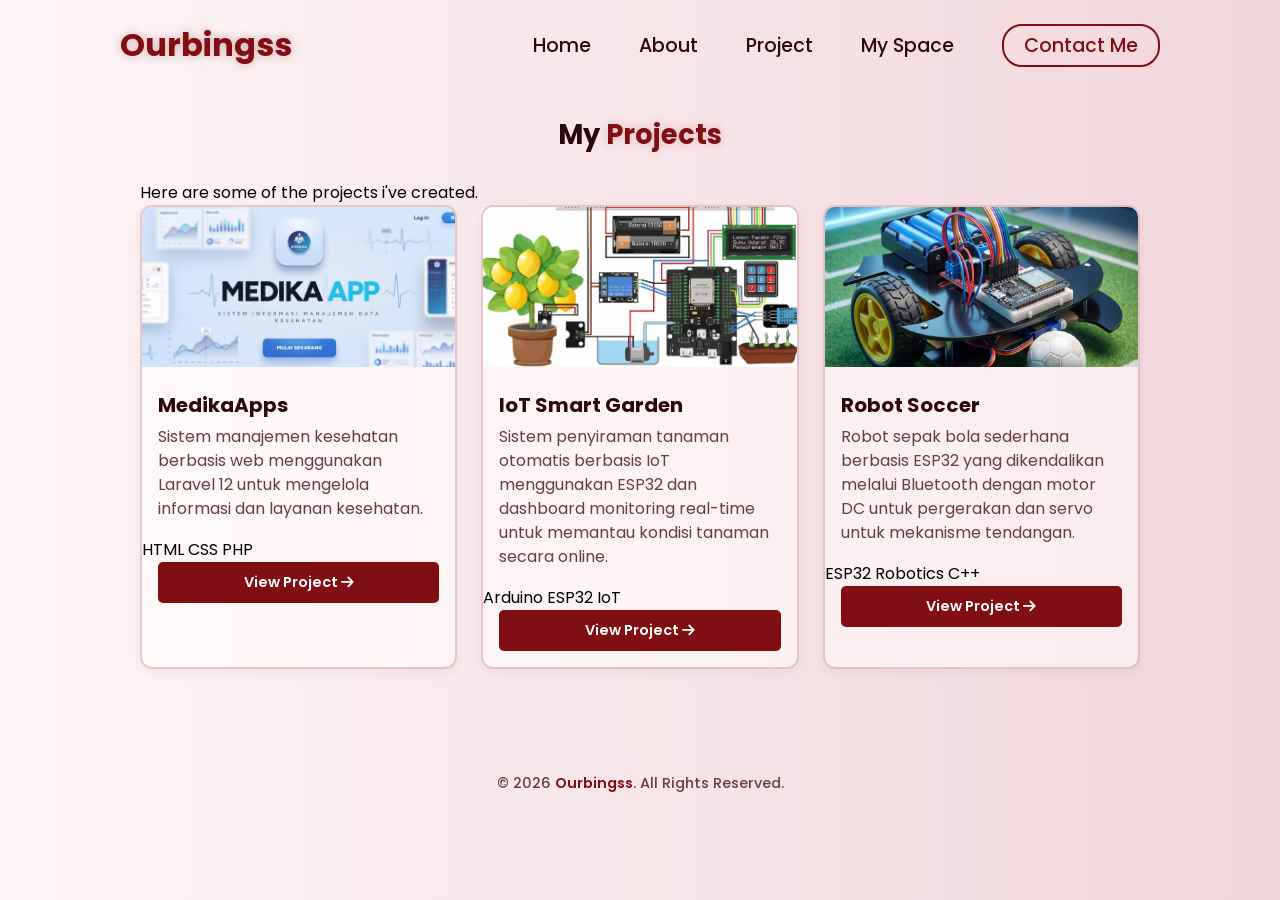
==== project.html @ 2a9ed9a6 "Update project" ====
<!DOCTYPE html>
<html lang="en">

<head>
    <meta charset="UTF-8">
    <meta name="viewport" content="width=device-width, initial-scale=1.0">

    <!-- Font Awesome -->
    <link rel="stylesheet"
        href="https://cdnjs.cloudflare.com/ajax/libs/font-awesome/6.7.1/css/all.min.css">

    <!-- Google Fonts -->
    <link rel="preconnect" href="https://fonts.googleapis.com">
    <link rel="preconnect" href="https://fonts.gstatic.com" crossorigin>

    <title>Ourbingss | Projects</title>
    <link rel="icon" type="image/png" href="img/pp5.jpg">

    <!-- CSS -->
    <link rel="stylesheet" href="style.css">

    <!-- AOS -->
    <link rel="stylesheet" href="https://unpkg.com/aos@next/dist/aos.css">
</head>

<body>

    <!-- ================= NAVBAR ================= -->

    <nav>
        <div class="nav-container">

            <div class="logo" data-aos="zoom-in" data-aos-duration="1000">
                <span>Ourbingss</span>
            </div>

            <div class="links">

                <div class="link"
                    data-aos="fade-up"
                    data-aos-duration="1000"
                    data-aos-delay="100">
                    <a href="index.html">Home</a>
                </div>

                <div class="link"
                    data-aos="fade-up"
                    data-aos-duration="1000"
                    data-aos-delay="200">
                    <a href="index.html#about">About</a>
                </div>

                <div class="link"
                    data-aos="fade-up"
                    data-aos-duration="1000"
                    data-aos-delay="300">
                    <a href="project.html">Project</a>
                </div>

                <div class="link"
                    data-aos="fade-up"
                    data-aos-duration="1000"
                    data-aos-delay="500">
                    <a href="index.html#my-space">My Space</a>
                </div>

                <div class="link contact-btn"
                    data-aos="fade-up"
                    data-aos-duration="1000"
                    data-aos-delay="600">
                    <a href="index.html#contact">Contact Me</a>
                </div>

            </div>

            <i class="fa-solid fa-bars hamburg" onclick="hamburg()"></i>

        </div>

        <!-- MOBILE MENU -->

        <div class="dropdown">

            <div class="links">

                <a href="index.html">Home</a>
                <a href="index.html#about">About</a>
                <a href="projects.html">Project</a>
                <a href="blog.html">Blogs</a>
                <a href="index.html#contact">Contact Me</a>

                <i class="fa-solid fa-xmark cancel"
                    onclick="cancel()"></i>

            </div>

        </div>

    </nav>


    <!-- ================= PROJECTS ================= -->

    <section class="projects-section">

        <div class="projects-container">

            <h2 data-aos="fade-up"
                data-aos-duration="1000">
                My <span>Projects</span>
            </h2>

            <p class="projects-intro"
                data-aos="fade-up"
                data-aos-duration="1000"
                data-aos-delay="100">

                Here are some of the projects i've created.

            </p>


            <!-- PROJECT GRID -->

            <div class="projects-grid">


                <!-- PROJECT 1 -->

                <div class="project-card"
                    data-aos="zoom-in"
                    data-aos-duration="1000"
                    data-aos-delay="100">

                    <div class="project-image">

                        <img src="img/medika.jpg"
                            alt="MedikaApps">

                    </div>

                    <div class="project-info">

                        <h3>MedikaApps</h3>

                        <p>
                            Sistem manajemen kesehatan berbasis web menggunakan Laravel 12 untuk mengelola informasi dan layanan kesehatan.
                        </p>

                        <div class="project-tags">

                            <span>HTML</span>
                            <span>CSS</span>
                            <span>PHP</span>

                        </div>

                        <a href="#"
                            class="project-btn">
                            View Project
                            <i class="fa-solid fa-arrow-right"></i>
                        </a>

                    </div>

                </div>


                <!-- PROJECT 2 -->

                <div class="project-card"
                    data-aos="zoom-in"
                    data-aos-duration="1000"
                    data-aos-delay="200">

                    <div class="project-image">

                        <img src="img/garden.jpg"
                            alt="Automatic Plant Watering">

                    </div>

                    <div class="project-info">

                        <h3>IoT Smart Garden</h3>

                        <p>
                            Sistem penyiraman tanaman otomatis berbasis IoT menggunakan ESP32 dan dashboard monitoring real-time untuk memantau kondisi tanaman secara online.
                        </p>

                        <div class="project-tags">

                            <span>Arduino</span>
                            <span>ESP32</span>
                            <span>IoT</span>

                        </div>

                        <a href="#"
                            class="project-btn">
                            View Project
                            <i class="fa-solid fa-arrow-right"></i>
                        </a>

                    </div>

                </div>


                <!-- PROJECT 3 -->

                <div class="project-card"
                    data-aos="zoom-in"
                    data-aos-duration="1000"
                    data-aos-delay="300">

                    <div class="project-image">

                        <img src="img/soccer.jpg"
                            alt="Robot Soccer">

                    </div>

                    <div class="project-info">

                        <h3>Robot Soccer</h3>

                        <p>
                          Robot sepak bola sederhana berbasis ESP32 yang dikendalikan melalui Bluetooth dengan motor DC untuk pergerakan dan servo untuk mekanisme tendangan.
                        </p>

                        <div class="project-tags">

                            <span>ESP32</span>
                            <span>Robotics</span>
                            <span>C++</span>

                        </div>

                        <a href="#"
                            class="project-btn">
                            View Project
                            <i class="fa-solid fa-arrow-right"></i>
                        </a>

                    </div>

                </div>

            </div>

        </div>

    </section>


    <!-- ================= FOOTER ================= -->

    <footer class="footer">

        <p>
            &copy; 2026
            <span>Ourbingss</span>.
            All Rights Reserved.
        </p>

    </footer>


    <!-- ================= AOS ================= -->

    <script src="https://unpkg.com/aos@next/dist/aos.js"></script>

    <script>
        AOS.init({
            offset: 0,
            once: false
        });
    </script>

    <script src="script.js"></script>

</body>

</html>
---- style.css ----
@import url('https://fonts.googleapis.com/css2?family=Poppins:wght@100;200;300;400;500;600&display=swap');
* {
    padding: 0;
    margin: 0;
    font-family: 'Poppins', sans-serif;
    box-sizing: border-box;
}
html {
    scroll-behavior: smooth;
}
body {
    width: 100%;
    min-height: 100vh;
    overflow-x: hidden;
    background: linear-gradient(to right, #fdf5f6, #f2d6dc);
}
nav {
    width: 100%;
    height: 10vh;
    position: relative;
    z-index: 9999;
}
.nav-container {
    width: 100%;
    height: 100%;
    display: flex;
    justify-content: space-around;
    align-items: center;
    position: relative;
    z-index: 10000;
}
.logo {
    color: #2d080a;
    font-size: 2rem;
    font-weight: bolder;
}
.logo span {
    color: #800e13;
    text-shadow: 0 0 10px rgba(128, 14, 19, 0.3);
}
.nav-container .links {
    display: flex;
    gap: 3rem;
    align-items: center;
}
.nav-container .links a {
    position: relative;
    font-size: 1.2rem;
    color: #2d080a;
    text-decoration: none;
    font-weight: 500;
    transition: 0.3s linear;
}
.nav-container .links a::before {
    position: absolute;
    content: "";
    bottom: -3px;
    left: 0;
    width: 0%;
    height: 3px;
    background-color: #800e13;
    transition: 0.2s linear;
}
.nav-container .links a:hover::before {
    width: 100%;
}
.nav-container .links a:hover {
    color: #800e13;
}
.nav-container .contact-btn {
    background-color: transparent;
    padding: 5px 20px;
    border-radius: 20px;
    border: 2px solid #800e13;
    transition: 0.2s linear;
}
.nav-container .contact-btn a {
    color: #800e13;
    transition: 0.3s linear;
}
.nav-container .contact-btn:hover,
.nav-container .contact-btn:hover a {
    background-color: #800e13;
    color: white;
}


.hamburg,
.cancel {
    cursor: pointer;
    position: absolute;
    right: 15px;
    top: 10px;
    color: #2d080a;
    font-size: 2rem;
    display: none;
}

.dropdown {
    z-index: 99999;
    position: absolute;
    top: 0;
    left: 0;
    transform: translateY(-500px);
    width: 100%;
    height: auto;
    backdrop-filter: brightness(40%) blur(3px);
    box-shadow: 0 0 20px rgba(45, 8, 10, 0.4);
    transition: 0.2s linear;
}
.dropdown .links a {
    color: white;
    display: flex;
    text-decoration: none;
    justify-content: center;
    padding: 15px 0;
    align-items: center;
    transition: 0.2s linear;
}
.dropdown .links a:hover {
    background-color: #800e13;
}

section {
    width: 100%;
    min-height: 90vh;
}
.main-container {
    width: 100%;
    height: 100%;
    min-height: 90vh;
    display: flex;
    justify-content: space-evenly;
    align-items: center;
}

.main-container .image {
    width: 35%;
    max-width: 350px;
    position: relative;
    z-index: 1;
}
.main-container .image img {
    width: 100%;
    height: auto;
    display: block;
    border-radius: 50%;
    object-fit: cover;
    box-shadow: 0 10px 25px rgba(128, 14, 19, 0.25);
}

.main-container .content {
    color: #2d080a;
    width: 40%;
    min-height: 100px;
}
.content h1 {
    font-size: clamp(1rem, 2rem + 5vw, 3rem);
}
.content h1 span {
    color: #800e13;
    text-shadow: 0 0 10px rgba(128, 14, 19, 0.3);
}


.content .typewriter {
    font-weight: 600;
    font-size: clamp(1rem, 1rem + 5vw, 2rem);
}
.content .typewriter span {
    color: #800e13;
    font-size: 2.5rem;
    text-shadow: 0 0 5px rgba(128, 14, 19, 0.3);
    position: relative;
    transition: 0.3s linear;
}
.typewriter span::before {
    content: "Developer";
    animation: words 15s infinite;
}
.typewriter span::after {
    content: "";
    position: absolute;
    width: calc(100% + 8px);
    height: 100%;
    border-left: 3px solid #2d080a;
    animation: cursor 0.6s linear infinite;
}

@keyframes cursor {
    to {
        border-left: 3px solid #800e13;
    }
}

@keyframes words {
    0%,
    33% {
        content: "Programmer";
    }

    34%,
    66% {
        content: "Gamers";
    }

    67%,
    100% {
        content: "Prettier";
    }
}


.content .quotes {
    font-family: 'Poppins', sans-serif;
    font-size: 1.1rem;
    margin: 10px 0;
    color: #663d43;
    line-height: 1.8;
}

.social-links i {
    display: inline-flex;
    justify-content: center;
    align-items: center;
    width: 3rem;
    height: 3rem;
    background-color: transparent;
    border: 0.2rem solid #800e13;
    border-radius: 50%;
    color: #800e13;
    margin: 5px 10px;
    font-size: 1.5rem;
    transition: 0.2s linear;
}

.social-links i:hover {
    scale: 1.3;
    color: white;
    background-color: #800e13;
    filter: drop-shadow(0 0 10px rgba(128, 14, 19, 0.5));
}

.content button {
    width: 40%;
    height: 6vh;
    margin: 30px;
    background-color: #800e13;
    color: white;
    border: none;
    outline: none;
    font-size: 100%;
    font-weight: 700;
    border-radius: 5px;
    transition: 0.2s linear;
    cursor: pointer;
}

.content button:hover {
    scale: 1.1;
    color: #800e13;
    border: 2px solid #800e13;
    background-color: transparent;
    font-weight: 700;
    box-shadow: 0 0 30px rgba(128, 14, 19, 0.4);
}

/* =========================================
   GENERAL SECTION STYLE
========================================= */

.about-section,
.skills-section,
.projects-section,
.contact-section {
    height: auto;
    min-height: 100vh;
    padding: 5rem 10%;
    display: flex;
    flex-direction: column;
    justify-content: center;
    align-items: center;
    background: transparent;
}

.about-section .main-container,
.skills-section .main-container,
.projects-section .main-container,
.contact-section .main-container {
    flex-direction: column;
    justify-content: center;
}

/* Section Heading */

h2 {
    font-size: clamp(2rem, 2rem + 3vw, 3rem);
    color: #2d080a;
    margin-bottom: 3rem;
    text-align: center;
}

h2 span {
    color: #800e13;
    text-shadow: 0 0 10px rgba(128, 14, 19, 0.2);
}

/* =========================================
   ABOUT SECTION
========================================= */

.about-wrapper {
    display: flex;
    align-items: center;
    justify-content: center;
    gap: 4rem;
    max-width: 1000px;
    width: 100%;
}

.about-media {
    display: flex;
    flex-direction: column;
    align-items: center;
    width: 40%;
}

.about-img {
    width: 100%;
    max-width: 280px;
    border-radius: 20px;
    box-shadow: 0 10px 20px rgba(128, 14, 19, 0.3);
    margin-bottom: 1.5rem;
    object-fit: cover;
}

.about-audio {
    width: 100%;
    max-width: 280px;
    outline: none;
    border-radius: 30px;
    box-shadow: 0 5px 15px rgba(128, 14, 19, 0.2);
}

.about-audio::-webkit-media-controls-enclosure {
    background-color: #f2d6dc;
}

.about-content {
    width: 60%;
    text-align: center;
}

.about-content h2 {
    text-align: center;
    margin-bottom: 1.5rem;
}

.about-content p {
    font-size: 1.1rem;
    color: #663d43;
    line-height: 1.8;
}

/* =========================================
   PROJECTS SECTION (Diperkecil)
========================================= */

.projects-grid {
    display: grid;
    /* Mengubah ukuran minimal card dari 300px jadi 240px agar lebih banyak & kompak */
    grid-template-columns: repeat(auto-fit, minmax(240px, 1fr));
    gap: 1.5rem; /* Jarak antar card diperkecil sedikit */
    width: 100%;
    max-width: 1000px; /* Lebar maksimal container dikurangi */
}

.project-card {
    background: rgba(255, 255, 255, 0.5);
    border: 2px solid rgba(128, 14, 19, 0.2);
    border-radius: 12px; /* Sudut sedikit lebih melengkung proporsional */
    overflow: hidden;
    box-shadow: 0 4px 12px rgba(0, 0, 0, 0.05);
    transition: 0.3s ease;
    display: flex;
    flex-direction: column;
    backdrop-filter: blur(5px);
}

.project-card:hover {
    transform: translateY(-8px);
    background: #800e13;
    border-color: #800e13;
    box-shadow: 0 8px 16px rgba(128, 14, 19, 0.3);
}

.project-card img {
    width: 100%;
    height: 160px; /* Tinggi gambar diperkecil dari 220px ke 160px */
    object-fit: cover;
}

.project-card h3 {
    color: #2d080a;
    margin: 1rem 1rem 0.3rem; /* Margin diperkecil */
    font-size: 1.1rem; /* Ukuran font judul diperkecil */
    transition: 0.3s ease;
}

.project-card p {
    color: #663d43;
    margin: 0 1rem 1rem; /* Margin diperkecil */
    font-size: 0.85rem; /* Ukuran font deskripsi diperkecil */
    flex-grow: 1;
    transition: 0.3s ease;
}

.project-card:hover h3,
.project-card:hover p {
    color: white;
}

/* Project Button */

.project-btn {
    display: block;
    text-align: center;
    background: #800e13;
    color: white;
    text-decoration: none;
    padding: 8px 12px; /* Padding tombol diperkecil */
    margin: 0 1rem 1rem;
    border-radius: 5px;
    font-size: 0.9rem;
    font-weight: 600;
    transition: 0.3s ease;
    border: 2px solid transparent;
}

.project-card:hover .project-btn {
    background: white;
    color: #800e13;
    border-color: white;
}

/* =========================================
   CONTACT SECTION
========================================= */

.contact-form {
    max-width: 700px;
    width: 100%;
}

.contact-form .input-box {
    display: flex;
    justify-content: space-between;
    flex-wrap: wrap;
}

.contact-form .input-box input,
.contact-form textarea {
    width: 100%;
    padding: 1rem;
    font-size: 1rem;
    color: #2d080a;
    background: rgba(255, 255, 255, 0.7);
    border: 2px solid #f2d6dc;
    border-radius: 8px;
    margin-bottom: 1.5rem;
    outline: none;
    transition: 0.3s;
    font-family: 'Poppins', sans-serif;
}

.contact-form .input-box input {
    width: 48%;
}

.contact-form .input-box input:focus,
.contact-form textarea:focus {
    border-color: #800e13;
    background: white;
}

.contact-form textarea {
    resize: none;
}

/* Contact Submit Button */

.contact-form .btn {
    width: 100%;
    background-color: #800e13;
    color: white;
    border: 2px solid #800e13;
    padding: 12px;
    font-size: 1.1rem;
    font-weight: 700;
    border-radius: 5px;
    cursor: pointer;
    transition: 0.2s linear;
}

.contact-form .btn:hover {
    background-color: transparent;
    color: #800e13;
    box-shadow: 0 0 20px rgba(128, 14, 19, 0.4);
}

/* =========================================
   MUSIC CARD PLAYER
========================================= */

.music-card {
    display: flex;
    align-items: center;
    gap: 1.5rem;
    background: rgba(255, 255, 255, 0.05);
    border: 1px solid rgba(255, 255, 255, 0.1);
    padding: 1.2rem;
    border-radius: 24px;
    max-width: 520px;
    margin: 1.5rem auto 0;
    box-shadow: 0 10px 30px rgba(0, 0, 0, 0.2);
}

/* Music Cover */

.music-cover {
    width: 140px;
    height: 140px;
    flex-shrink: 0;
}

.music-cover img {
    width: 100%;
    height: 100%;
    object-fit: cover;
    border-radius: 18px;
}

/* Music Info */

.music-info {
    flex: 1;
    display: flex;
    flex-direction: column;
    gap: 0.6rem;
}

.song-header {
    display: flex;
    justify-content: space-between;
    align-items: flex-start;
}

.song-title {
    font-size: 1.1rem;
    font-weight: 700;
    margin: 0;
}

.singer-name {
    font-size: 0.85rem;
    opacity: 0.7;
    margin: 2px 0 0;
}

/* Heart */

.heart-icon {
    font-size: 1.1rem;
    cursor: pointer;
    transition: color 0.2s;
}

.heart-icon.active {
    color: #ff4757;
}

/* Progress */

.progress-box input[type="range"] {
    width: 100%;
    accent-color: #ffffff;
    cursor: pointer;
    height: 4px;
}

/* Player Controls */

.player-controls {
    display: flex;
    align-items: center;
    justify-content: space-between;
    padding: 0.2rem 0;
}

.control-btn {
    font-size: 1rem;
    cursor: pointer;
    opacity: 0.8;
    transition: opacity 0.2s;
}

.control-btn:hover {
    opacity: 1;
}

/* Play Button */

.play-btn-wrapper {
    width: 36px;
    height: 36px;
    background: #ffffff;
    color: #000000;
    border-radius: 50%;
    display: flex;
    align-items: center;
    justify-content: center;
    cursor: pointer;
}

.play-btn-wrapper i {
    font-size: 0.9rem;
}

/* =========================================
   SOUND WAVE
========================================= */

.sound-wave {
    display: flex;
    align-items: center;
    justify-content: space-between;
    height: 24px;
    gap: 2px;
}

.sound-wave span {
    width: 3px;
    height: 20%;
    background: #800e13;
    border-radius: 3px;
    transition: height 0.2s ease;
}

.sound-wave.playing span {
    animation: wave 1.2s infinite ease-in-out alternate;
}

.sound-wave.playing span:nth-child(even) {
    animation-delay: 0.2s;
}

.sound-wave.playing span:nth-child(3n) {
    animation-delay: 0.4s;
}

@keyframes wave {
    0% {
        height: 15%;
    }

    100% {
        height: 100%;
    }
}

/* =========================================
   RESPONSIVE - TABLET
========================================= */

@media (max-width: 884px) {

    /* Section */
    section {
        min-height: auto;
        height: auto;
    }

    body {
        overflow-y: visible;
    }

    /* Navbar */
    nav .logo {
        position: absolute;
        top: 16px;
        left: 15px;
        font-size: 1.5rem;
    }

    .nav-container .links {
        display: none;
    }

    .hamburg,
    .cancel {
        display: block;
    }

    /* Main */
    .main-container {
        display: flex;
        flex-direction: column;
        min-height: auto;
        height: auto;
        padding-top: 70px;
        padding-bottom: 15px;
    }

    .main-container .image {
        width: 50%;
        max-width: 300px;
        margin-bottom: 15px;
        z-index: 0;
    }

    .main-container .image img {
        width: 100%;
        height: auto;
    }

    .main-container .content {
        width: 80%;
        text-align: center;
    }

    /* Social */
    .social-links i {
        width: 2.5rem;
        height: 2.5rem;
        font-size: 1.5rem;
        margin: 4px 5px;
    }

    /* Mobile Sections */
    .about-section,
    .skills-section,
    .projects-section,
    .contact-section {
        min-height: auto;
        height: auto;
        padding: 2rem 5%;
    }

    /* About */
    .about-wrapper {
        flex-direction: column;
        gap: 2rem;
    }

    .about-media,
    .about-content {
        width: 100%;
    }

    .about-content {
        text-align: center;
    }

    .about-content h2 {
        text-align: center;
        margin-top: 0;
    }

    /* Contact */
    .contact-form .input-box input {
        width: 100%;
    }

    /* Cancel Button */
    .cancel {
        color: white;
    }
}


/* =========================================
   MUSIC CARD - MOBILE
========================================= */

@media (max-width: 480px) {

    .main-container {
        min-height: calc(10vh - 60px);
        height: auto;
        padding-top: 50px;
        padding-bottom: 10px;
        justify-content: center;
    }


    /* FOTO */
    .main-container .image {
        width: 55%;
        max-width: 220px;
        margin-bottom: 14px;
    }

    /* AREA TEKS */
    .main-container .content {
        width: 80%;
        text-align: center;
    }

    /* Hi, I'm... */
    .content h1 {
        font-size: 1.8rem;
        margin-bottom: 5px;
    }

    /* I'm a... */
    .content .typewriter {
        font-size: 1rem;
        line-height: 1.3;
    }

    /* Tulisan Programmer / Gamers / Prettier */
    .content .typewriter span {
        font-size: 1.5rem;
    }

    /* QUOTES */
    .content .quotes {
        font-size: 1rem;
        line-height: 1.5;
        margin: 30px 0 12px;
    }

    /* SOCIAL LINKS */
    .social-links {
        margin-top: 30px;
    }

    .social-links i {
        width: 2.2rem;
        height: 2.2rem;
        font-size: 1.1rem;
        margin: 3px 5px;
    }
}

    /* Sections */
    .about-section,
    .skills-section,
    .projects-section,
    .contact-section {
        min-height: auto;
        height: auto;
        padding: 1.5rem 5%;
    }

/* About */
.about-content h2 {
    font-size: 1.7rem;
    margin-top: 0;
    margin-bottom: 1rem;
}

.about-content p {
        font-size: 1rem;
        line-height: 1.5;
        margin: 30px 0 12px;
}

/* Projects */
.projects-section h2 {
    font-size: 1.7rem;
    margin-bottom: 1.5rem;
}

.project-card h3 {
    font-size: 1.25rem;
}

.project-card p {
    font-size: 1rem;
    line-height: 1.5;
}

    /* Music Card */
    .music-card {
        width: 100%;
        max-width: 380px;
        min-height: 120px;
        padding: 0.8rem;
        gap: 0.9rem;
        flex-direction: row;
        text-align: left;
        margin: 1.2rem auto 0;
        border-radius: 18px;
    }

    .music-cover {
        width: 90px;
        height: 90px;
        flex-shrink: 0;
    }

    .music-cover img {
        border-radius: 12px;
    }

    .music-info {
        min-width: 0;
        gap: 0.4rem;
    }

    .song-header {
        align-items: center;
    }

    .song-title {
        font-size: 0.9rem;
        white-space: nowrap;
        overflow: hidden;
        text-overflow: ellipsis;
    }

    .singer-name {
        font-size: 0.7rem;
    }
    .progress-box input[type="range"] {
        height: 3px;
    }

    .player-controls {
        padding: 0;
    }

    .control-btn {
        font-size: 0.75rem;
    }

    .play-btn-wrapper {
        width: 30px;
        height: 30px;
    }

    .play-btn-wrapper i {
        font-size: 0.75rem;
    }

    .sound-wave {
        height: 18px;
        gap: 1.5px;
    }

    .sound-wave span {
        background: #800e13;
        width: 2px;
    }

/* =========================================
   FOOTER SECTION
========================================= */

.footer {
    width: 100%;
    padding: 2rem 0;
    text-align: center;
    background: linear-gradient(to right, #fdf5f6, #f2d6dc);
    margin-top: 3rem;
}

.footer p {
    color: #663d43;
    font-size: 0.9rem;
    font-weight: 500;
}

.footer span {
    color: #800e13;
    font-weight: 600;
}
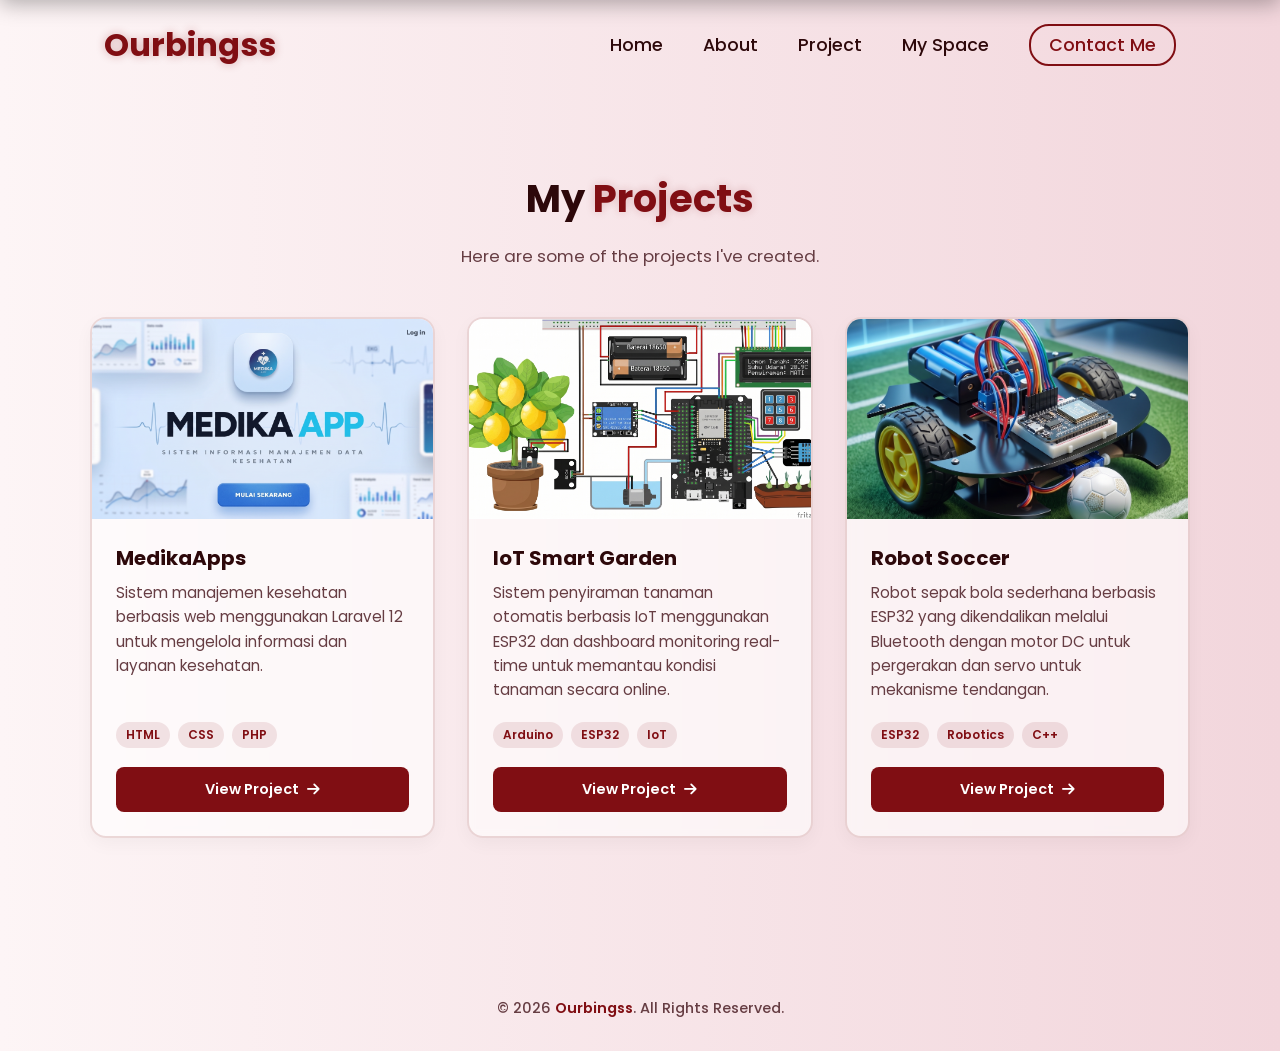
==== commit 24e34f7b: "Update profile" ====
--- a/project.html
+++ b/project.html
@@ -1,285 +1,229 @@
-<!DOCTYPE html>
+<!doctype html>
 <html lang="en">
-
-<head>
-    <meta charset="UTF-8">
-    <meta name="viewport" content="width=device-width, initial-scale=1.0">
+  <head>
+    <meta charset="UTF-8" />
+    <meta name="viewport" content="width=device-width, initial-scale=1.0" />
 
     <!-- Font Awesome -->
-    <link rel="stylesheet"
-        href="https://cdnjs.cloudflare.com/ajax/libs/font-awesome/6.7.1/css/all.min.css">
+    <link rel="stylesheet" href="https://cdnjs.cloudflare.com/ajax/libs/font-awesome/6.7.1/css/all.min.css" />
 
     <!-- Google Fonts -->
-    <link rel="preconnect" href="https://fonts.googleapis.com">
-    <link rel="preconnect" href="https://fonts.gstatic.com" crossorigin>
+    <link rel="preconnect" href="https://fonts.googleapis.com" />
+    <link rel="preconnect" href="https://fonts.gstatic.com" crossorigin />
 
     <title>Ourbingss | Projects</title>
-    <link rel="icon" type="image/png" href="img/pp5.jpg">
+
+    <!-- Favicon -->
+    <link rel="icon" type="image/png" href="img/pp5.jpg" />
 
     <!-- CSS -->
-    <link rel="stylesheet" href="style.css">
+    <link rel="stylesheet" href="style.css" />
 
     <!-- AOS -->
-    <link rel="stylesheet" href="https://unpkg.com/aos@next/dist/aos.css">
-</head>
-
-<body>
-
+    <link rel="stylesheet" href="https://unpkg.com/aos@next/dist/aos.css" />
+  </head>
+
+  <body>
     <!-- ================= NAVBAR ================= -->
 
     <nav>
-        <div class="nav-container">
-
-            <div class="logo" data-aos="zoom-in" data-aos-duration="1000">
-                <span>Ourbingss</span>
-            </div>
-
-            <div class="links">
-
-                <div class="link"
-                    data-aos="fade-up"
-                    data-aos-duration="1000"
-                    data-aos-delay="100">
-                    <a href="index.html">Home</a>
-                </div>
-
-                <div class="link"
-                    data-aos="fade-up"
-                    data-aos-duration="1000"
-                    data-aos-delay="200">
-                    <a href="index.html#about">About</a>
-                </div>
-
-                <div class="link"
-                    data-aos="fade-up"
-                    data-aos-duration="1000"
-                    data-aos-delay="300">
-                    <a href="project.html">Project</a>
-                </div>
-
-                <div class="link"
-                    data-aos="fade-up"
-                    data-aos-duration="1000"
-                    data-aos-delay="500">
-                    <a href="index.html#my-space">My Space</a>
-                </div>
-
-                <div class="link contact-btn"
-                    data-aos="fade-up"
-                    data-aos-duration="1000"
-                    data-aos-delay="600">
-                    <a href="index.html#contact">Contact Me</a>
-                </div>
-
-            </div>
-
-            <i class="fa-solid fa-bars hamburg" onclick="hamburg()"></i>
-
-        </div>
-
-        <!-- MOBILE MENU -->
-
-        <div class="dropdown">
-
-            <div class="links">
-
-                <a href="index.html">Home</a>
-                <a href="index.html#about">About</a>
-                <a href="projects.html">Project</a>
-                <a href="blog.html">Blogs</a>
-                <a href="index.html#contact">Contact Me</a>
-
-                <i class="fa-solid fa-xmark cancel"
-                    onclick="cancel()"></i>
-
-            </div>
-
-        </div>
-
+      <div class="nav-container">
+        <!-- Logo -->
+        <div class="logo" data-aos="zoom-in" data-aos-duration="1000">
+          <span>Ourbingss</span>
+        </div>
+
+        <!-- Desktop Navigation -->
+        <div class="links">
+          <div class="link" data-aos="fade-up" data-aos-duration="1000" data-aos-delay="100">
+            <a href="index.html"> Home </a>
+          </div>
+
+          <div class="link" data-aos="fade-up" data-aos-duration="1000" data-aos-delay="200">
+            <a href="index.html#about"> About </a>
+          </div>
+
+          <div class="link" data-aos="fade-up" data-aos-duration="1000" data-aos-delay="300">
+            <a href="project.html"> Project </a>
+          </div>
+
+          <div class="link" data-aos="fade-up" data-aos-duration="1000" data-aos-delay="500">
+            <a href="index.html#my-space"> My Space </a>
+          </div>
+
+          <div class="link contact-btn" data-aos="fade-up" data-aos-duration="1000" data-aos-delay="600">
+            <a href="index.html#contact"> Contact Me </a>
+          </div>
+        </div>
+
+        <!-- Hamburger -->
+        <i class="fa-solid fa-bars hamburg" onclick="hamburg()"> </i>
+      </div>
+
+      <!-- ================= MOBILE MENU ================= -->
+
+      <div class="dropdown">
+        <!-- Close Button dipindah ke luar .links agar posisinya aman -->
+        <i class="fa-solid fa-xmark cancel" onclick="cancel()"> </i>
+
+        <div class="links">
+          <a href="index.html"> Home </a>
+
+          <a href="index.html#about"> About </a>
+
+          <!-- FIX: project.html -->
+          <a href="project.html"> Project </a>
+
+          <a href="blog.html"> Blogs </a>
+
+          <a href="index.html#contact"> Contact Me </a>
+        </div>
+      </div>
     </nav>
 
-
     <!-- ================= PROJECTS ================= -->
 
     <section class="projects-section">
-
-        <div class="projects-container">
-
-            <h2 data-aos="fade-up"
-                data-aos-duration="1000">
-                My <span>Projects</span>
-            </h2>
-
-            <p class="projects-intro"
-                data-aos="fade-up"
-                data-aos-duration="1000"
-                data-aos-delay="100">
-
-                Here are some of the projects i've created.
-
-            </p>
-
-
-            <!-- PROJECT GRID -->
-
-            <div class="projects-grid">
-
-
-                <!-- PROJECT 1 -->
-
-                <div class="project-card"
-                    data-aos="zoom-in"
-                    data-aos-duration="1000"
-                    data-aos-delay="100">
-
-                    <div class="project-image">
-
-                        <img src="img/medika.jpg"
-                            alt="MedikaApps">
-
-                    </div>
-
-                    <div class="project-info">
-
-                        <h3>MedikaApps</h3>
-
-                        <p>
-                            Sistem manajemen kesehatan berbasis web menggunakan Laravel 12 untuk mengelola informasi dan layanan kesehatan.
-                        </p>
-
-                        <div class="project-tags">
-
-                            <span>HTML</span>
-                            <span>CSS</span>
-                            <span>PHP</span>
-
-                        </div>
-
-                        <a href="#"
-                            class="project-btn">
-                            View Project
-                            <i class="fa-solid fa-arrow-right"></i>
-                        </a>
-
-                    </div>
-
-                </div>
-
-
-                <!-- PROJECT 2 -->
-
-                <div class="project-card"
-                    data-aos="zoom-in"
-                    data-aos-duration="1000"
-                    data-aos-delay="200">
-
-                    <div class="project-image">
-
-                        <img src="img/garden.jpg"
-                            alt="Automatic Plant Watering">
-
-                    </div>
-
-                    <div class="project-info">
-
-                        <h3>IoT Smart Garden</h3>
-
-                        <p>
-                            Sistem penyiraman tanaman otomatis berbasis IoT menggunakan ESP32 dan dashboard monitoring real-time untuk memantau kondisi tanaman secara online.
-                        </p>
-
-                        <div class="project-tags">
-
-                            <span>Arduino</span>
-                            <span>ESP32</span>
-                            <span>IoT</span>
-
-                        </div>
-
-                        <a href="#"
-                            class="project-btn">
-                            View Project
-                            <i class="fa-solid fa-arrow-right"></i>
-                        </a>
-
-                    </div>
-
-                </div>
-
-
-                <!-- PROJECT 3 -->
-
-                <div class="project-card"
-                    data-aos="zoom-in"
-                    data-aos-duration="1000"
-                    data-aos-delay="300">
-
-                    <div class="project-image">
-
-                        <img src="img/soccer.jpg"
-                            alt="Robot Soccer">
-
-                    </div>
-
-                    <div class="project-info">
-
-                        <h3>Robot Soccer</h3>
-
-                        <p>
-                          Robot sepak bola sederhana berbasis ESP32 yang dikendalikan melalui Bluetooth dengan motor DC untuk pergerakan dan servo untuk mekanisme tendangan.
-                        </p>
-
-                        <div class="project-tags">
-
-                            <span>ESP32</span>
-                            <span>Robotics</span>
-                            <span>C++</span>
-
-                        </div>
-
-                        <a href="#"
-                            class="project-btn">
-                            View Project
-                            <i class="fa-solid fa-arrow-right"></i>
-                        </a>
-
-                    </div>
-
-                </div>
-
-            </div>
-
-        </div>
-
+      <div class="projects-container">
+        <!-- Heading -->
+
+        <h2 data-aos="fade-up" data-aos-duration="1000">My <span>Projects</span></h2>
+
+        <!-- Introduction -->
+
+        <p class="projects-intro" data-aos="fade-up" data-aos-duration="1000" data-aos-delay="100">Here are some of the projects I've created.</p>
+
+        <!-- ================= PROJECT GRID ================= -->
+
+        <div class="projects-grid">
+          <!-- ================= PROJECT 1 ================= -->
+
+          <div class="project-card" data-aos="zoom-in" data-aos-duration="1000" data-aos-delay="100">
+            <!-- Image -->
+
+            <div class="project-image">
+              <img src="img/medika.jpg" alt="MedikaApps" />
+            </div>
+
+            <!-- Information -->
+
+            <div class="project-info">
+              <h3>MedikaApps</h3>
+
+              <p>Sistem manajemen kesehatan berbasis web menggunakan Laravel 12 untuk mengelola informasi dan layanan kesehatan.</p>
+
+              <!-- Tags -->
+
+              <div class="project-tags">
+                <span>HTML</span>
+                <span>CSS</span>
+                <span>PHP</span>
+              </div>
+
+              <!-- Button -->
+
+              <a href="#" class="project-btn">
+                View Project
+
+                <i class="fa-solid fa-arrow-right"></i>
+              </a>
+            </div>
+          </div>
+
+          <!-- ================= PROJECT 2 ================= -->
+
+          <div class="project-card" data-aos="zoom-in" data-aos-duration="1000" data-aos-delay="200">
+            <!-- Image -->
+
+            <div class="project-image">
+              <img src="img/garden.jpg" alt="IoT Smart Garden" />
+            </div>
+
+            <!-- Information -->
+
+            <div class="project-info">
+              <h3>IoT Smart Garden</h3>
+
+              <p>Sistem penyiraman tanaman otomatis berbasis IoT menggunakan ESP32 dan dashboard monitoring real-time untuk memantau kondisi tanaman secara online.</p>
+
+              <!-- Tags -->
+
+              <div class="project-tags">
+                <span>Arduino</span>
+                <span>ESP32</span>
+                <span>IoT</span>
+              </div>
+
+              <!-- Button -->
+
+              <a href="#" class="project-btn">
+                View Project
+
+                <i class="fa-solid fa-arrow-right"></i>
+              </a>
+            </div>
+          </div>
+
+          <!-- ================= PROJECT 3 ================= -->
+
+          <div class="project-card" data-aos="zoom-in" data-aos-duration="1000" data-aos-delay="300">
+            <!-- Image -->
+
+            <div class="project-image">
+              <img src="img/soccer.jpg" alt="Robot Soccer" />
+            </div>
+
+            <!-- Information -->
+
+            <div class="project-info">
+              <h3>Robot Soccer</h3>
+
+              <p>Robot sepak bola sederhana berbasis ESP32 yang dikendalikan melalui Bluetooth dengan motor DC untuk pergerakan dan servo untuk mekanisme tendangan.</p>
+
+              <!-- Tags -->
+
+              <div class="project-tags">
+                <span>ESP32</span>
+                <span>Robotics</span>
+                <span>C++</span>
+              </div>
+
+              <!-- Button -->
+
+              <a href="#" class="project-btn">
+                View Project
+
+                <i class="fa-solid fa-arrow-right"></i>
+              </a>
+            </div>
+          </div>
+        </div>
+      </div>
     </section>
 
-
     <!-- ================= FOOTER ================= -->
 
     <footer class="footer">
-
-        <p>
-            &copy; 2026
-            <span>Ourbingss</span>.
-            All Rights Reserved.
-        </p>
-
+      <p>
+        &copy; 2026
+
+        <span>Ourbingss</span>. All Rights Reserved.
+      </p>
     </footer>
 
-
     <!-- ================= AOS ================= -->
 
     <script src="https://unpkg.com/aos@next/dist/aos.js"></script>
 
     <script>
-        AOS.init({
-            offset: 0,
-            once: false
-        });
+      AOS.init({
+        offset: 0,
+        once: false,
+      });
     </script>
 
+    <!-- Main JavaScript -->
+
     <script src="script.js"></script>
-
-</body>
-
-</html>+  </body>
+</html>
--- a/style.css
+++ b/style.css
@@ -1,268 +1,307 @@
-@import url('https://fonts.googleapis.com/css2?family=Poppins:wght@100;200;300;400;500;600&display=swap');
+@import url("https://fonts.googleapis.com/css2?family=Poppins:wght@100;200;300;400;500;600&display=swap");
+
+/* =========================================
+   GLOBAL
+========================================= */
+
 * {
-    padding: 0;
-    margin: 0;
-    font-family: 'Poppins', sans-serif;
-    box-sizing: border-box;
-}
+  padding: 0;
+  margin: 0;
+  font-family: "Poppins", sans-serif;
+  box-sizing: border-box;
+}
+
 html {
-    scroll-behavior: smooth;
-}
+  scroll-behavior: smooth;
+}
+
 body {
-    width: 100%;
-    min-height: 100vh;
-    overflow-x: hidden;
-    background: linear-gradient(to right, #fdf5f6, #f2d6dc);
-}
+  width: 100%;
+  min-height: 100vh;
+  overflow-x: hidden;
+  background: linear-gradient(to right, #fdf5f6, #f2d6dc);
+}
+
+/* =========================================
+   NAVBAR
+========================================= */
+
 nav {
-    width: 100%;
-    height: 10vh;
-    position: relative;
-    z-index: 9999;
-}
+  width: 100%;
+  height: 10vh;
+  min-height: 70px;
+  position: relative;
+  z-index: 9999;
+}
+
 .nav-container {
-    width: 100%;
-    height: 100%;
-    display: flex;
-    justify-content: space-around;
-    align-items: center;
-    position: relative;
-    z-index: 10000;
-}
+  width: 100%;
+  height: 100%;
+  max-width: 1200px;
+  margin: 0 auto;
+  padding: 0 5%;
+  display: flex;
+  justify-content: space-between;
+  align-items: center;
+  position: relative;
+  z-index: 10000;
+}
+
 .logo {
-    color: #2d080a;
-    font-size: 2rem;
-    font-weight: bolder;
-}
+  color: #2d080a;
+  font-size: 2rem;
+  font-weight: bolder;
+}
+
 .logo span {
-    color: #800e13;
-    text-shadow: 0 0 10px rgba(128, 14, 19, 0.3);
-}
+  color: #800e13;
+  text-shadow: 0 0 10px rgba(128, 14, 19, 0.3);
+}
+
 .nav-container .links {
-    display: flex;
-    gap: 3rem;
-    align-items: center;
-}
+  display: flex;
+  gap: 2.5rem;
+  align-items: center;
+}
+
 .nav-container .links a {
-    position: relative;
-    font-size: 1.2rem;
-    color: #2d080a;
-    text-decoration: none;
-    font-weight: 500;
-    transition: 0.3s linear;
-}
+  position: relative;
+  font-size: 1.1rem;
+  color: #2d080a;
+  text-decoration: none;
+  font-weight: 500;
+  transition: 0.3s linear;
+}
+
 .nav-container .links a::before {
-    position: absolute;
-    content: "";
-    bottom: -3px;
-    left: 0;
-    width: 0%;
-    height: 3px;
-    background-color: #800e13;
-    transition: 0.2s linear;
-}
+  position: absolute;
+  content: "";
+  bottom: -3px;
+  left: 0;
+  width: 0%;
+  height: 3px;
+  background-color: #800e13;
+  transition: 0.2s linear;
+}
+
 .nav-container .links a:hover::before {
-    width: 100%;
-}
+  width: 100%;
+}
+
 .nav-container .links a:hover {
-    color: #800e13;
-}
+  color: #800e13;
+}
+
 .nav-container .contact-btn {
-    background-color: transparent;
-    padding: 5px 20px;
-    border-radius: 20px;
-    border: 2px solid #800e13;
-    transition: 0.2s linear;
-}
+  background-color: transparent;
+  padding: 6px 18px;
+  border-radius: 20px;
+  border: 2px solid #800e13;
+  transition: 0.2s linear;
+}
+
 .nav-container .contact-btn a {
-    color: #800e13;
-    transition: 0.3s linear;
-}
+  color: #800e13;
+  transition: 0.3s linear;
+}
+
 .nav-container .contact-btn:hover,
 .nav-container .contact-btn:hover a {
-    background-color: #800e13;
-    color: white;
-}
-
+  background-color: #800e13;
+  color: white;
+}
+
+/* =========================================
+   HAMBURGER & DROPDOWN
+========================================= */
 
 .hamburg,
 .cancel {
-    cursor: pointer;
-    position: absolute;
-    right: 15px;
-    top: 10px;
-    color: #2d080a;
-    font-size: 2rem;
-    display: none;
+  cursor: pointer;
+  position: absolute;
+  right: 5%;
+  top: 50%;
+  transform: translateY(-50%);
+  color: #2d080a;
+  font-size: 2rem;
+  display: none;
 }
 
 .dropdown {
-    z-index: 99999;
-    position: absolute;
-    top: 0;
-    left: 0;
-    transform: translateY(-500px);
-    width: 100%;
-    height: auto;
-    backdrop-filter: brightness(40%) blur(3px);
-    box-shadow: 0 0 20px rgba(45, 8, 10, 0.4);
-    transition: 0.2s linear;
-}
+  z-index: 99999;
+  position: fixed;
+  top: 0;
+  left: 0;
+  transform: translateY(-100%);
+  width: 100%;
+  height: auto;
+  background: rgba(45, 8, 10, 0.95);
+  backdrop-filter: blur(10px);
+  box-shadow: 0 4px 20px rgba(0, 0, 0, 0.3);
+  transition: 0.3s ease-in-out;
+}
+
+.dropdown.active {
+  transform: translateY(0);
+}
+
+.dropdown .links {
+  display: flex;
+  flex-direction: column;
+  padding: 2rem 0;
+}
+
 .dropdown .links a {
-    color: white;
-    display: flex;
-    text-decoration: none;
-    justify-content: center;
-    padding: 15px 0;
-    align-items: center;
-    transition: 0.2s linear;
-}
+  color: white;
+  display: flex;
+  text-decoration: none;
+  justify-content: center;
+  padding: 15px 0;
+  font-size: 1.2rem;
+  align-items: center;
+  transition: 0.2s linear;
+}
+
 .dropdown .links a:hover {
-    background-color: #800e13;
-}
+  background-color: #800e13;
+}
+
+.dropdown .cancel {
+  display: block;
+  top: 20px;
+  right: 20px;
+  transform: none;
+  color: white;
+}
+
+/* =========================================
+   MAIN / HERO
+========================================= */
 
 section {
-    width: 100%;
-    min-height: 90vh;
-}
+  width: 100%;
+  box-sizing: border-box;
+}
+
 .main-container {
-    width: 100%;
-    height: 100%;
-    min-height: 90vh;
-    display: flex;
-    justify-content: space-evenly;
-    align-items: center;
+  width: 100%;
+  min-height: 85vh;
+  display: flex;
+  justify-content: space-evenly;
+  align-items: center;
+  max-width: 1200px;
+  margin: 0 auto;
+  padding: 2rem 5%;
 }
 
 .main-container .image {
-    width: 35%;
-    max-width: 350px;
-    position: relative;
-    z-index: 1;
-}
+  width: 35%;
+  max-width: 350px;
+  position: relative;
+  z-index: 1;
+}
+
 .main-container .image img {
-    width: 100%;
-    height: auto;
-    display: block;
-    border-radius: 50%;
-    object-fit: cover;
-    box-shadow: 0 10px 25px rgba(128, 14, 19, 0.25);
+  width: 100%;
+  height: auto;
+  display: block;
+  border-radius: 50%;
+  object-fit: cover;
+  box-shadow: 0 10px 25px rgba(128, 14, 19, 0.25);
 }
 
 .main-container .content {
-    color: #2d080a;
-    width: 40%;
-    min-height: 100px;
-}
+  color: #2d080a;
+  width: 50%;
+}
+
 .content h1 {
-    font-size: clamp(1rem, 2rem + 5vw, 3rem);
-}
+  font-size: clamp(2rem, 4vw, 3.5rem);
+}
+
 .content h1 span {
-    color: #800e13;
-    text-shadow: 0 0 10px rgba(128, 14, 19, 0.3);
-}
-
+  color: #800e13;
+  text-shadow: 0 0 10px rgba(128, 14, 19, 0.3);
+}
+
+/* =========================================
+   TYPEWRITER
+========================================= */
 
 .content .typewriter {
-    font-weight: 600;
-    font-size: clamp(1rem, 1rem + 5vw, 2rem);
-}
+  font-weight: 600;
+  font-size: clamp(1.2rem, 2vw, 2rem);
+  margin-top: 10px;
+}
+
 .content .typewriter span {
-    color: #800e13;
-    font-size: 2.5rem;
-    text-shadow: 0 0 5px rgba(128, 14, 19, 0.3);
-    position: relative;
-    transition: 0.3s linear;
-}
+  color: #800e13;
+  font-size: inherit;
+  text-shadow: 0 0 5px rgba(128, 14, 19, 0.3);
+  position: relative;
+}
+
 .typewriter span::before {
-    content: "Developer";
-    animation: words 15s infinite;
-}
+  content: "Developer";
+  animation: words 15s infinite;
+}
+
 .typewriter span::after {
-    content: "";
-    position: absolute;
-    width: calc(100% + 8px);
-    height: 100%;
-    border-left: 3px solid #2d080a;
-    animation: cursor 0.6s linear infinite;
+  content: "";
+  position: absolute;
+  width: calc(100% + 6px);
+  height: 100%;
+  border-left: 3px solid #2d080a;
+  animation: cursor 0.6s linear infinite;
 }
 
 @keyframes cursor {
-    to {
-        border-left: 3px solid #800e13;
-    }
+  to {
+    border-left: 3px solid #800e13;
+  }
 }
 
 @keyframes words {
-    0%,
-    33% {
-        content: "Programmer";
-    }
-
-    34%,
-    66% {
-        content: "Gamers";
-    }
-
-    67%,
-    100% {
-        content: "Prettier";
-    }
-}
-
+  0%, 33% { content: "Programmer"; }
+  34%, 66% { content: "Gamers"; }
+  67%, 100% { content: "Prettier"; }
+}
+
+/* =========================================
+   QUOTES & SOCIAL
+========================================= */
 
 .content .quotes {
-    font-family: 'Poppins', sans-serif;
-    font-size: 1.1rem;
-    margin: 10px 0;
-    color: #663d43;
-    line-height: 1.8;
+  font-size: 1rem;
+  margin: 15px 0;
+  color: #663d43;
+  line-height: 1.6;
+}
+
+.social-links {
+  margin-top: 15px;
 }
 
 .social-links i {
-    display: inline-flex;
-    justify-content: center;
-    align-items: center;
-    width: 3rem;
-    height: 3rem;
-    background-color: transparent;
-    border: 0.2rem solid #800e13;
-    border-radius: 50%;
-    color: #800e13;
-    margin: 5px 10px;
-    font-size: 1.5rem;
-    transition: 0.2s linear;
+  display: inline-flex;
+  justify-content: center;
+  align-items: center;
+  width: 2.8rem;
+  height: 2.8rem;
+  background-color: transparent;
+  border: 0.15rem solid #800e13;
+  border-radius: 50%;
+  color: #800e13;
+  margin-right: 10px;
+  font-size: 1.3rem;
+  transition: 0.2s linear;
 }
 
 .social-links i:hover {
-    scale: 1.3;
-    color: white;
-    background-color: #800e13;
-    filter: drop-shadow(0 0 10px rgba(128, 14, 19, 0.5));
-}
-
-.content button {
-    width: 40%;
-    height: 6vh;
-    margin: 30px;
-    background-color: #800e13;
-    color: white;
-    border: none;
-    outline: none;
-    font-size: 100%;
-    font-weight: 700;
-    border-radius: 5px;
-    transition: 0.2s linear;
-    cursor: pointer;
-}
-
-.content button:hover {
-    scale: 1.1;
-    color: #800e13;
-    border: 2px solid #800e13;
-    background-color: transparent;
-    font-weight: 700;
-    box-shadow: 0 0 30px rgba(128, 14, 19, 0.4);
+  transform: scale(1.15);
+  color: white;
+  background-color: #800e13;
+  box-shadow: 0 0 10px rgba(128, 14, 19, 0.5);
 }
 
 /* =========================================
@@ -273,706 +312,394 @@
 .skills-section,
 .projects-section,
 .contact-section {
-    height: auto;
-    min-height: 100vh;
-    padding: 5rem 10%;
-    display: flex;
-    flex-direction: column;
-    justify-content: center;
-    align-items: center;
-    background: transparent;
-}
-
-.about-section .main-container,
-.skills-section .main-container,
-.projects-section .main-container,
-.contact-section .main-container {
-    flex-direction: column;
-    justify-content: center;
-}
-
-/* Section Heading */
+  width: 100%;
+  padding: 5rem 5%;
+  display: flex;
+  flex-direction: column;
+  justify-content: center;
+  align-items: center;
+  background: transparent;
+}
+
+/* =========================================
+   SECTION HEADING
+========================================= */
 
 h2 {
-    font-size: clamp(2rem, 2rem + 3vw, 3rem);
-    color: #2d080a;
-    margin-bottom: 3rem;
+  font-size: clamp(2rem, 3vw, 2.8rem);
+  color: #2d080a;
+  margin-bottom: 1rem;
+  text-align: center;
+}
+
+h2 span {
+  color: #800e13;
+  text-shadow: 0 0 10px rgba(128, 14, 19, 0.2);
+}
+
+/* =========================================
+   ABOUT SECTION
+========================================= */
+
+.about-wrapper {
+  display: flex;
+  align-items: center;
+  justify-content: center;
+  gap: 4rem;
+  max-width: 1000px;
+  width: 100%;
+  margin-top: 2rem;
+}
+
+.about-media {
+  display: flex;
+  flex-direction: column;
+  align-items: center;
+  width: 40%;
+}
+
+.about-img {
+  width: 100%;
+  max-width: 260px;
+  border-radius: 20px;
+  box-shadow: 0 10px 20px rgba(128, 14, 19, 0.3);
+  margin-bottom: 1.5rem;
+  object-fit: cover;
+}
+
+.about-content {
+  width: 60%;
+}
+
+.about-content p {
+  font-size: 1.05rem;
+  color: #663d43;
+  line-height: 1.8;
+}
+
+/* =========================================
+   PROJECTS SECTION (FIXED GRID & CARD)
+========================================= */
+
+.projects-container {
+  width: 100%;
+  max-width: 1100px;
+  margin: 0 auto;
+  display: flex;
+  flex-direction: column;
+  align-items: center;
+}
+
+.projects-intro {
+  text-align: center;
+  color: #663d43;
+  margin-bottom: 3rem;
+  font-size: 1.05rem;
+}
+
+.projects-grid {
+  display: grid;
+  grid-template-columns: repeat(auto-fit, minmax(300px, 1fr));
+  gap: 2rem;
+  width: 100%;
+}
+
+.project-card {
+  background: rgba(255, 255, 255, 0.6);
+  border: 2px solid rgba(128, 14, 19, 0.15);
+  border-radius: 16px;
+  overflow: hidden;
+  box-shadow: 0 6px 18px rgba(0, 0, 0, 0.04);
+  transition: 0.3s ease;
+  display: flex;
+  flex-direction: column;
+  backdrop-filter: blur(5px);
+}
+
+.project-card:hover {
+  transform: translateY(-8px);
+  background: #800e13;
+  border-color: #800e13;
+  box-shadow: 0 12px 24px rgba(128, 14, 19, 0.25);
+}
+
+.project-image {
+  width: 100%;
+  height: 200px;
+  overflow: hidden;
+}
+
+.project-card img {
+  width: 100%;
+  height: 100%;
+  object-fit: cover;
+  transition: 0.3s ease;
+}
+
+.project-card:hover img {
+  transform: scale(1.05);
+}
+
+.project-info {
+  padding: 1.5rem;
+  display: flex;
+  flex-direction: column;
+  flex-grow: 1;
+}
+
+.project-card h3 {
+  color: #2d080a;
+  margin-bottom: 0.5rem;
+  font-size: 1.25rem;
+  transition: 0.3s ease;
+}
+
+.project-card p {
+  color: #663d43;
+  font-size: 0.95rem;
+  line-height: 1.6;
+  flex-grow: 1;
+  margin-bottom: 1.2rem;
+  transition: 0.3s ease;
+}
+
+.project-tags {
+  display: flex;
+  gap: 0.5rem;
+  flex-wrap: wrap;
+  margin-bottom: 1.2rem;
+}
+
+.project-tags span {
+  font-size: 0.75rem;
+  background: rgba(128, 14, 19, 0.1);
+  color: #800e13;
+  padding: 4px 10px;
+  border-radius: 20px;
+  font-weight: 600;
+  transition: 0.3s ease;
+}
+
+.project-card:hover .project-tags span {
+  background: rgba(255, 255, 255, 0.2);
+  color: white;
+}
+
+.project-card:hover h3,
+.project-card:hover p {
+  color: white;
+}
+
+/* =========================================
+   PROJECT BUTTON
+========================================= */
+
+.project-btn {
+  display: inline-flex;
+  justify-content: center;
+  align-items: center;
+  gap: 8px;
+  text-align: center;
+  background: #800e13;
+  color: white;
+  text-decoration: none;
+  padding: 10px 16px;
+  border-radius: 8px;
+  font-size: 0.9rem;
+  font-weight: 600;
+  transition: 0.3s ease;
+  border: 2px solid transparent;
+  width: 100%;
+}
+
+.project-card:hover .project-btn {
+  background: white;
+  color: #800e13;
+  border-color: white;
+}
+
+/* =========================================
+   CONTACT SECTION
+========================================= */
+
+.contact-form {
+  max-width: 700px;
+  width: 100%;
+  margin-top: 2rem;
+}
+
+.contact-form .input-box {
+  display: flex;
+  justify-content: space-between;
+  flex-wrap: wrap;
+  gap: 0;
+}
+
+.contact-form .input-box input,
+.contact-form textarea {
+  width: 100%;
+  padding: 1rem;
+  font-size: 1rem;
+  color: #2d080a;
+  background: rgba(255, 255, 255, 0.7);
+  border: 2px solid #f2d6dc;
+  border-radius: 8px;
+  margin-bottom: 1.2rem;
+  outline: none;
+  transition: 0.3s;
+  font-family: "Poppins", sans-serif;
+}
+
+.contact-form .input-box input {
+  width: 48%;
+}
+
+.contact-form .input-box input:focus,
+.contact-form textarea:focus {
+  border-color: #800e13;
+  background: white;
+}
+
+.contact-form textarea {
+  resize: none;
+  height: 150px;
+}
+
+.contact-form .btn {
+  width: 100%;
+  background-color: #800e13;
+  color: white;
+  border: 2px solid #800e13;
+  padding: 12px;
+  font-size: 1.1rem;
+  font-weight: 700;
+  border-radius: 8px;
+  cursor: pointer;
+  transition: 0.2s linear;
+}
+
+.contact-form .btn:hover {
+  background-color: transparent;
+  color: #800e13;
+  box-shadow: 0 0 20px rgba(128, 14, 19, 0.4);
+}
+
+/* =========================================
+   FOOTER
+========================================= */
+
+.footer {
+  width: 100%;
+  padding: 2rem 0;
+  text-align: center;
+  background: linear-gradient(to right, #fdf5f6, #f2d6dc);
+  margin-top: 3rem;
+}
+
+.footer p {
+  color: #663d43;
+  font-size: 0.9rem;
+  font-weight: 500;
+}
+
+.footer span {
+  color: #800e13;
+  font-weight: 600;
+}
+
+/* =========================================
+   RESPONSIVE - TABLET & MEDIUM SCREENS (<= 992px)
+========================================= */
+
+@media (max-width: 992px) {
+  .nav-container .links {
+    display: none;
+  }
+
+  .hamburg {
+    display: block;
+  }
+
+  .main-container {
+    flex-direction: column-reverse;
     text-align: center;
-}
-
-h2 span {
-    color: #800e13;
-    text-shadow: 0 0 10px rgba(128, 14, 19, 0.2);
-}
-
-/* =========================================
-   ABOUT SECTION
-========================================= */
-
-.about-wrapper {
-    display: flex;
-    align-items: center;
-    justify-content: center;
-    gap: 4rem;
-    max-width: 1000px;
-    width: 100%;
-}
-
-.about-media {
+    gap: 2rem;
+    padding-top: 2rem;
+  }
+
+  .main-container .image {
+    width: 60%;
+    max-width: 280px;
+  }
+
+  .main-container .content {
+    width: 90%;
     display: flex;
     flex-direction: column;
     align-items: center;
-    width: 40%;
-}
-
-.about-img {
+  }
+
+  .about-wrapper {
+    flex-direction: column;
+    gap: 2.5rem;
+  }
+
+  .about-media,
+  .about-content {
     width: 100%;
-    max-width: 280px;
-    border-radius: 20px;
-    box-shadow: 0 10px 20px rgba(128, 14, 19, 0.3);
-    margin-bottom: 1.5rem;
-    object-fit: cover;
-}
-
-.about-audio {
+    text-align: center;
+  }
+}
+
+/* =========================================
+   RESPONSIVE - MOBILE (<= 576px)
+========================================= */
+
+@media (max-width: 576px) {
+  .main-container .image {
+    width: 70%;
+    max-width: 220px;
+  }
+
+  .content h1 {
+    font-size: 2rem;
+  }
+
+  .content .typewriter {
+    font-size: 1.2rem;
+  }
+
+  .projects-grid {
+    grid-template-columns: 1fr;
+  }
+
+  .contact-form .input-box input {
     width: 100%;
-    max-width: 280px;
-    outline: none;
-    border-radius: 30px;
-    box-shadow: 0 5px 15px rgba(128, 14, 19, 0.2);
-}
-
-.about-audio::-webkit-media-controls-enclosure {
-    background-color: #f2d6dc;
-}
-
-.about-content {
-    width: 60%;
-    text-align: center;
-}
-
-.about-content h2 {
-    text-align: center;
-    margin-bottom: 1.5rem;
-}
-
-.about-content p {
-    font-size: 1.1rem;
-    color: #663d43;
-    line-height: 1.8;
-}
-
-/* =========================================
-   PROJECTS SECTION (Diperkecil)
-========================================= */
-
-.projects-grid {
-    display: grid;
-    /* Mengubah ukuran minimal card dari 300px jadi 240px agar lebih banyak & kompak */
-    grid-template-columns: repeat(auto-fit, minmax(240px, 1fr));
-    gap: 1.5rem; /* Jarak antar card diperkecil sedikit */
-    width: 100%;
-    max-width: 1000px; /* Lebar maksimal container dikurangi */
-}
-
-.project-card {
-    background: rgba(255, 255, 255, 0.5);
-    border: 2px solid rgba(128, 14, 19, 0.2);
-    border-radius: 12px; /* Sudut sedikit lebih melengkung proporsional */
-    overflow: hidden;
-    box-shadow: 0 4px 12px rgba(0, 0, 0, 0.05);
-    transition: 0.3s ease;
-    display: flex;
-    flex-direction: column;
-    backdrop-filter: blur(5px);
-}
-
-.project-card:hover {
-    transform: translateY(-8px);
-    background: #800e13;
-    border-color: #800e13;
-    box-shadow: 0 8px 16px rgba(128, 14, 19, 0.3);
-}
-
-.project-card img {
-    width: 100%;
-    height: 160px; /* Tinggi gambar diperkecil dari 220px ke 160px */
-    object-fit: cover;
-}
-
-.project-card h3 {
-    color: #2d080a;
-    margin: 1rem 1rem 0.3rem; /* Margin diperkecil */
-    font-size: 1.1rem; /* Ukuran font judul diperkecil */
-    transition: 0.3s ease;
-}
-
-.project-card p {
-    color: #663d43;
-    margin: 0 1rem 1rem; /* Margin diperkecil */
-    font-size: 0.85rem; /* Ukuran font deskripsi diperkecil */
-    flex-grow: 1;
-    transition: 0.3s ease;
-}
-
-.project-card:hover h3,
-.project-card:hover p {
-    color: white;
-}
-
-/* Project Button */
-
-.project-btn {
-    display: block;
-    text-align: center;
-    background: #800e13;
-    color: white;
-    text-decoration: none;
-    padding: 8px 12px; /* Padding tombol diperkecil */
-    margin: 0 1rem 1rem;
-    border-radius: 5px;
-    font-size: 0.9rem;
-    font-weight: 600;
-    transition: 0.3s ease;
-    border: 2px solid transparent;
-}
-
-.project-card:hover .project-btn {
-    background: white;
-    color: #800e13;
-    border-color: white;
-}
-
-/* =========================================
-   CONTACT SECTION
-========================================= */
-
-.contact-form {
-    max-width: 700px;
-    width: 100%;
-}
-
-.contact-form .input-box {
-    display: flex;
-    justify-content: space-between;
-    flex-wrap: wrap;
-}
-
-.contact-form .input-box input,
-.contact-form textarea {
-    width: 100%;
-    padding: 1rem;
-    font-size: 1rem;
-    color: #2d080a;
-    background: rgba(255, 255, 255, 0.7);
-    border: 2px solid #f2d6dc;
-    border-radius: 8px;
-    margin-bottom: 1.5rem;
-    outline: none;
-    transition: 0.3s;
-    font-family: 'Poppins', sans-serif;
-}
-
-.contact-form .input-box input {
-    width: 48%;
-}
-
-.contact-form .input-box input:focus,
-.contact-form textarea:focus {
-    border-color: #800e13;
-    background: white;
-}
-
-.contact-form textarea {
-    resize: none;
-}
-
-/* Contact Submit Button */
-
-.contact-form .btn {
-    width: 100%;
-    background-color: #800e13;
-    color: white;
-    border: 2px solid #800e13;
-    padding: 12px;
-    font-size: 1.1rem;
-    font-weight: 700;
-    border-radius: 5px;
-    cursor: pointer;
-    transition: 0.2s linear;
-}
-
-.contact-form .btn:hover {
-    background-color: transparent;
-    color: #800e13;
-    box-shadow: 0 0 20px rgba(128, 14, 19, 0.4);
-}
-
-/* =========================================
-   MUSIC CARD PLAYER
-========================================= */
-
-.music-card {
-    display: flex;
-    align-items: center;
-    gap: 1.5rem;
-    background: rgba(255, 255, 255, 0.05);
-    border: 1px solid rgba(255, 255, 255, 0.1);
-    padding: 1.2rem;
-    border-radius: 24px;
-    max-width: 520px;
-    margin: 1.5rem auto 0;
-    box-shadow: 0 10px 30px rgba(0, 0, 0, 0.2);
-}
-
-/* Music Cover */
-
-.music-cover {
-    width: 140px;
-    height: 140px;
-    flex-shrink: 0;
-}
-
-.music-cover img {
-    width: 100%;
-    height: 100%;
-    object-fit: cover;
-    border-radius: 18px;
-}
-
-/* Music Info */
-
-.music-info {
-    flex: 1;
-    display: flex;
-    flex-direction: column;
-    gap: 0.6rem;
-}
-
-.song-header {
-    display: flex;
-    justify-content: space-between;
-    align-items: flex-start;
-}
-
-.song-title {
-    font-size: 1.1rem;
-    font-weight: 700;
-    margin: 0;
-}
-
-.singer-name {
-    font-size: 0.85rem;
-    opacity: 0.7;
-    margin: 2px 0 0;
-}
-
-/* Heart */
-
-.heart-icon {
-    font-size: 1.1rem;
-    cursor: pointer;
-    transition: color 0.2s;
-}
-
-.heart-icon.active {
-    color: #ff4757;
-}
-
-/* Progress */
-
-.progress-box input[type="range"] {
-    width: 100%;
-    accent-color: #ffffff;
-    cursor: pointer;
-    height: 4px;
-}
-
-/* Player Controls */
-
-.player-controls {
-    display: flex;
-    align-items: center;
-    justify-content: space-between;
-    padding: 0.2rem 0;
-}
-
-.control-btn {
-    font-size: 1rem;
-    cursor: pointer;
-    opacity: 0.8;
-    transition: opacity 0.2s;
-}
-
-.control-btn:hover {
-    opacity: 1;
-}
-
-/* Play Button */
-
-.play-btn-wrapper {
-    width: 36px;
-    height: 36px;
-    background: #ffffff;
-    color: #000000;
-    border-radius: 50%;
-    display: flex;
-    align-items: center;
-    justify-content: center;
-    cursor: pointer;
-}
-
-.play-btn-wrapper i {
-    font-size: 0.9rem;
-}
-
-/* =========================================
-   SOUND WAVE
-========================================= */
-
-.sound-wave {
-    display: flex;
-    align-items: center;
-    justify-content: space-between;
-    height: 24px;
-    gap: 2px;
-}
-
-.sound-wave span {
-    width: 3px;
-    height: 20%;
-    background: #800e13;
-    border-radius: 3px;
-    transition: height 0.2s ease;
-}
-
-.sound-wave.playing span {
-    animation: wave 1.2s infinite ease-in-out alternate;
-}
-
-.sound-wave.playing span:nth-child(even) {
-    animation-delay: 0.2s;
-}
-
-.sound-wave.playing span:nth-child(3n) {
-    animation-delay: 0.4s;
-}
-
-@keyframes wave {
-    0% {
-        height: 15%;
-    }
-
-    100% {
-        height: 100%;
-    }
-}
-
-/* =========================================
-   RESPONSIVE - TABLET
-========================================= */
-
-@media (max-width: 884px) {
-
-    /* Section */
-    section {
-        min-height: auto;
-        height: auto;
-    }
-
-    body {
-        overflow-y: visible;
-    }
-
-    /* Navbar */
-    nav .logo {
-        position: absolute;
-        top: 16px;
-        left: 15px;
-        font-size: 1.5rem;
-    }
-
-    .nav-container .links {
-        display: none;
-    }
-
-    .hamburg,
-    .cancel {
-        display: block;
-    }
-
-    /* Main */
-    .main-container {
-        display: flex;
-        flex-direction: column;
-        min-height: auto;
-        height: auto;
-        padding-top: 70px;
-        padding-bottom: 15px;
-    }
-
-    .main-container .image {
-        width: 50%;
-        max-width: 300px;
-        margin-bottom: 15px;
-        z-index: 0;
-    }
-
-    .main-container .image img {
-        width: 100%;
-        height: auto;
-    }
-
-    .main-container .content {
-        width: 80%;
-        text-align: center;
-    }
-
-    /* Social */
-    .social-links i {
-        width: 2.5rem;
-        height: 2.5rem;
-        font-size: 1.5rem;
-        margin: 4px 5px;
-    }
-
-    /* Mobile Sections */
-    .about-section,
-    .skills-section,
-    .projects-section,
-    .contact-section {
-        min-height: auto;
-        height: auto;
-        padding: 2rem 5%;
-    }
-
-    /* About */
-    .about-wrapper {
-        flex-direction: column;
-        gap: 2rem;
-    }
-
-    .about-media,
-    .about-content {
-        width: 100%;
-    }
-
-    .about-content {
-        text-align: center;
-    }
-
-    .about-content h2 {
-        text-align: center;
-        margin-top: 0;
-    }
-
-    /* Contact */
-    .contact-form .input-box input {
-        width: 100%;
-    }
-
-    /* Cancel Button */
-    .cancel {
-        color: white;
-    }
-}
-
-
-/* =========================================
-   MUSIC CARD - MOBILE
-========================================= */
-
-@media (max-width: 480px) {
-
-    .main-container {
-        min-height: calc(10vh - 60px);
-        height: auto;
-        padding-top: 50px;
-        padding-bottom: 10px;
-        justify-content: center;
-    }
-
-
-    /* FOTO */
-    .main-container .image {
-        width: 55%;
-        max-width: 220px;
-        margin-bottom: 14px;
-    }
-
-    /* AREA TEKS */
-    .main-container .content {
-        width: 80%;
-        text-align: center;
-    }
-
-    /* Hi, I'm... */
-    .content h1 {
-        font-size: 1.8rem;
-        margin-bottom: 5px;
-    }
-
-    /* I'm a... */
-    .content .typewriter {
-        font-size: 1rem;
-        line-height: 1.3;
-    }
-
-    /* Tulisan Programmer / Gamers / Prettier */
-    .content .typewriter span {
-        font-size: 1.5rem;
-    }
-
-    /* QUOTES */
-    .content .quotes {
-        font-size: 1rem;
-        line-height: 1.5;
-        margin: 30px 0 12px;
-    }
-
-    /* SOCIAL LINKS */
-    .social-links {
-        margin-top: 30px;
-    }
-
-    .social-links i {
-        width: 2.2rem;
-        height: 2.2rem;
-        font-size: 1.1rem;
-        margin: 3px 5px;
-    }
-}
-
-    /* Sections */
-    .about-section,
-    .skills-section,
-    .projects-section,
-    .contact-section {
-        min-height: auto;
-        height: auto;
-        padding: 1.5rem 5%;
-    }
-
-/* About */
-.about-content h2 {
-    font-size: 1.7rem;
-    margin-top: 0;
-    margin-bottom: 1rem;
-}
-
-.about-content p {
-        font-size: 1rem;
-        line-height: 1.5;
-        margin: 30px 0 12px;
-}
-
-/* Projects */
-.projects-section h2 {
-    font-size: 1.7rem;
-    margin-bottom: 1.5rem;
-}
-
-.project-card h3 {
-    font-size: 1.25rem;
-}
-
-.project-card p {
-    font-size: 1rem;
-    line-height: 1.5;
-}
-
-    /* Music Card */
-    .music-card {
-        width: 100%;
-        max-width: 380px;
-        min-height: 120px;
-        padding: 0.8rem;
-        gap: 0.9rem;
-        flex-direction: row;
-        text-align: left;
-        margin: 1.2rem auto 0;
-        border-radius: 18px;
-    }
-
-    .music-cover {
-        width: 90px;
-        height: 90px;
-        flex-shrink: 0;
-    }
-
-    .music-cover img {
-        border-radius: 12px;
-    }
-
-    .music-info {
-        min-width: 0;
-        gap: 0.4rem;
-    }
-
-    .song-header {
-        align-items: center;
-    }
-
-    .song-title {
-        font-size: 0.9rem;
-        white-space: nowrap;
-        overflow: hidden;
-        text-overflow: ellipsis;
-    }
-
-    .singer-name {
-        font-size: 0.7rem;
-    }
-    .progress-box input[type="range"] {
-        height: 3px;
-    }
-
-    .player-controls {
-        padding: 0;
-    }
-
-    .control-btn {
-        font-size: 0.75rem;
-    }
-
-    .play-btn-wrapper {
-        width: 30px;
-        height: 30px;
-    }
-
-    .play-btn-wrapper i {
-        font-size: 0.75rem;
-    }
-
-    .sound-wave {
-        height: 18px;
-        gap: 1.5px;
-    }
-
-    .sound-wave span {
-        background: #800e13;
-        width: 2px;
-    }
-
-/* =========================================
-   FOOTER SECTION
-========================================= */
-
-.footer {
-    width: 100%;
-    padding: 2rem 0;
-    text-align: center;
-    background: linear-gradient(to right, #fdf5f6, #f2d6dc);
-    margin-top: 3rem;
-}
-
-.footer p {
-    color: #663d43;
-    font-size: 0.9rem;
-    font-weight: 500;
-}
-
-.footer span {
-    color: #800e13;
-    font-weight: 600;
+  }
+
+  .about-section,
+  .skills-section,
+  .projects-section,
+  .contact-section {
+    padding: 3rem 5%;
+  }
+}
+
+.dropdown {
+  z-index: 99999;
+  position: fixed;
+  top: 0;
+  left: 0;
+  transform: translateY(-100%);
+  width: 100%;
+  height: auto;
+  background: rgba(45, 8, 10, 0.95);
+  backdrop-filter: blur(10px);
+  box-shadow: 0 4px 20px rgba(0, 0, 0, 0.3);
+  transition: 0.3s ease-in-out;
+}
+
+/* Bagian inilah yang membuat menu muncul saat diklik */
+.dropdown.active {
+  transform: translateY(0);
 }
